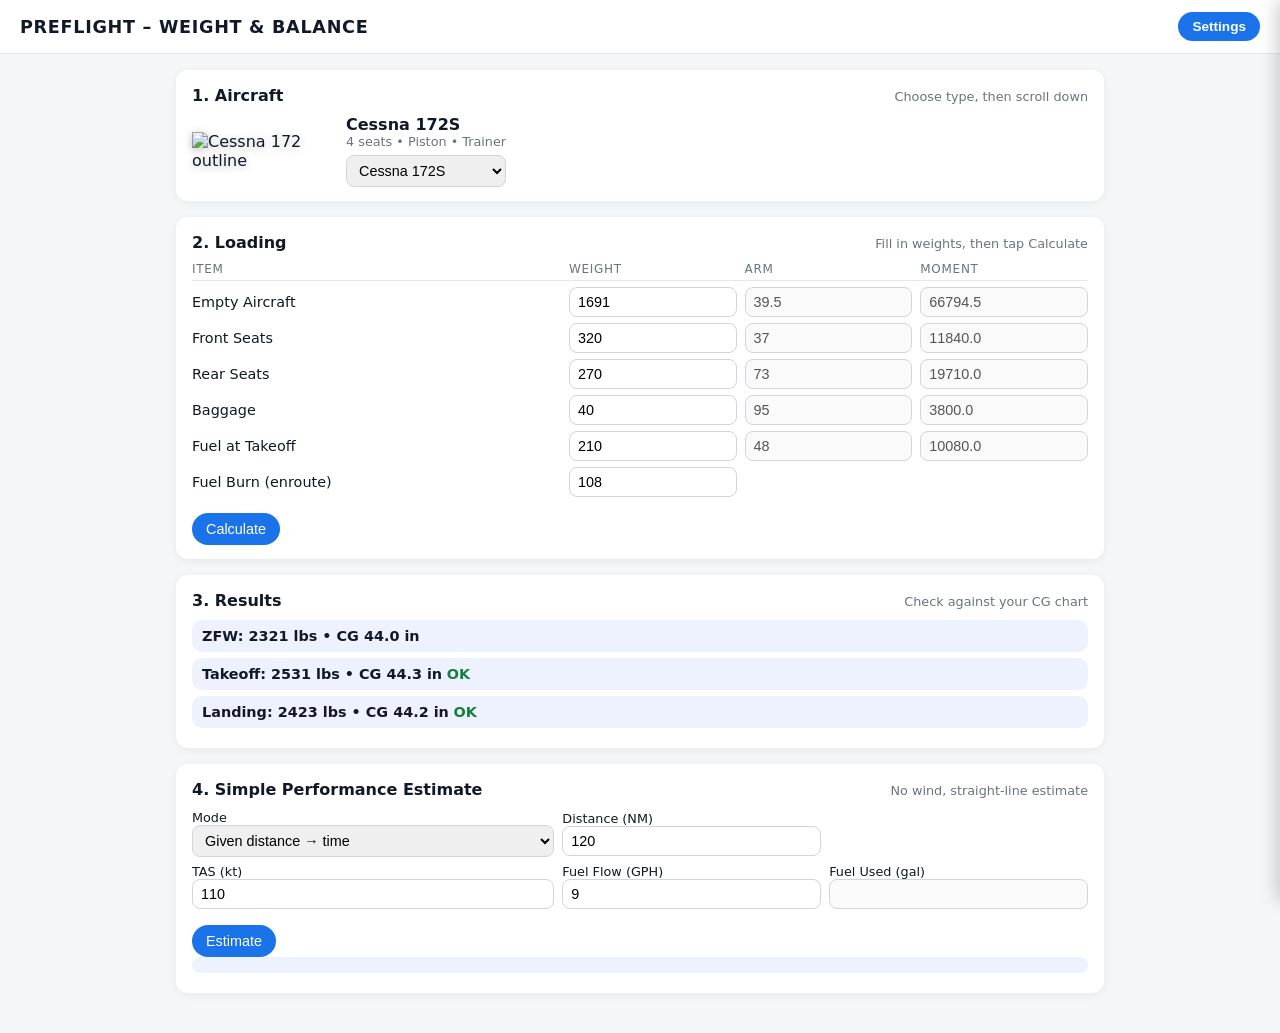
==== docs/index.html @ ff8db052 "Rename index.html to docs/index.html" ====
<!DOCTYPE html>
<html lang="en">
<head>
  <meta charset="UTF-8">
  <title>Preflight – Weight & Balance</title>
  <link rel="stylesheet" href="css/style.css">
</head>
<body>

<header>
  <h1>Preflight – Weight &amp; Balance</h1>
  <button id="settingsBtn">Settings</button>
</header>

<!-- SETTINGS DRAWER -->
<div id="settingsPanel">
  <div class="settings-header">
    <h2>Settings</h2>
    <button class="closeBtn" onclick="toggleSettings()">Close</button>
  </div>
  <div class="settings-panel-body">
    <div class="settings-section-title">Limits</div>
    <label>Max Takeoff Weight (lbs)</label>
    <input id="maxTO" type="number" value="2550">
    <label>Max Landing Weight (lbs)</label>
    <input id="maxLDG" type="number" value="2550">

    <div class="settings-section-title">Arms (inches aft of datum)</div>
    <label>Empty Aircraft</label><input id="arm_empty" type="number" value="39.5">
    <label id="label_arm_front">Front Seats</label><input id="arm_front" type="number" value="37.0">
    <label id="label_arm_rear">Rear Seats</label><input id="arm_rear" type="number" value="73.0">
    <label id="label_arm_bag">Baggage</label><input id="arm_bag" type="number" value="95.0">
    <label>Fuel</label><input id="arm_fuel" type="number" value="48.0">
  </div>
</div>

<div class="container">

  <!-- 1. AIRCRAFT -->
  <div class="card">
    <div class="card-header">
      <h2>1. Aircraft</h2>
      <span class="subtext">Choose type, then scroll down</span>
    </div>
    <div class="plane-wrap">
      <img id="planeImg" class="plane-img"
           src="CofG/Assets/cessna172outline.png"
           alt="Cessna 172 outline">
      <div>
        <div class="plane-name" id="planeName">Cessna 172S</div>
        <div class="plane-meta" id="planeMeta">4 seats • Piston • Trainer</div>
        <div style="margin-top:6px;">
          <select id="aircraft" onchange="loadAircraft()">
            <option value="172">Cessna 172S</option>
            <option value="lj45">Learjet 45</option>
          </select>
        </div>
      </div>
    </div>
  </div>

  <!-- 2. LOADING -->
  <div class="card">
    <div class="card-header">
      <h2>2. Loading</h2>
      <span class="subtext">Fill in weights, then tap Calculate</span>
    </div>

    <div class="grid-row grid-header">
      <div>Item</div><div>Weight</div><div>Arm</div><div>Moment</div>
    </div>

    <div class="grid-row">
      <div>Empty Aircraft</div>
      <input id="wt_empty" type="number" value="1691">
      <input id="arm_empty_disp" disabled>
      <input id="mom_empty" disabled>
    </div>

    <div class="grid-row">
      <div id="label_front_row">Front Seats</div>
      <input id="wt_front" type="number" value="320">
      <input id="arm_front_disp" disabled>
      <input id="mom_front" disabled>
    </div>

    <div class="grid-row" id="row_rear">
      <div id="label_rear_row">Rear Seats</div>
      <input id="wt_rear" type="number" value="270">
      <input id="arm_rear_disp" disabled>
      <input id="mom_rear" disabled>
    </div>

    <div class="grid-row" id="row_bag">
      <div id="label_bag_row">Baggage</div>
      <input id="wt_bag" type="number" value="40">
      <input id="arm_bag_disp" disabled>
      <input id="mom_bag" disabled>
    </div>

    <div class="grid-row">
      <div>Fuel at Takeoff</div>
      <input id="wt_fuel_to" type="number" value="210">
      <input id="arm_fuel_disp" disabled>
      <input id="mom_fuel_to" disabled>
    </div>

    <div class="grid-row">
      <div>Fuel Burn (enroute)</div>
      <input id="wt_fuel_burn" type="number" value="108">
      <div></div><div></div>
    </div>

    <button class="primary" onclick="calcWB()">Calculate</button>
  </div>

  <!-- 3. RESULTS -->
  <div class="card">
    <div class="card-header">
      <h2>3. Results</h2>
      <span class="subtext">Check against your CG chart</span>
    </div>
    <div class="result-box" id="zfwBox"></div>
    <div class="result-box" id="toBox"></div>
    <div class="result-box" id="ldgBox"></div>
  </div>

  <!-- 4. SIMPLE PERFORMANCE -->
  <div class="card">
    <div class="card-header">
      <h2>4. Simple Performance Estimate</h2>
      <span class="subtext">No wind, straight‑line estimate</span>
    </div>

    <div class="perf-grid">
      <div>
        <label class="small-label">Mode</label>
        <select id="perfMode" onchange="updatePerfMode()">
          <option value="distanceToTime">Given distance → time</option>
          <option value="timeToDistance">Given time → distance</option>
          <option value="fuelOnly">Given time → fuel only</option>
        </select>
      </div>
      <div id="perfDistanceWrap">
        <label class="small-label">Distance (NM)</label>
        <input id="perfDistance" type="number" value="120">
      </div>
      <div id="perfTimeWrap">
        <label class="small-label">Time (min)</label>
        <input id="perfTime" type="number" value="60">
      </div>
    </div>

    <div class="perf-grid">
      <div id="perfTASWrap">
        <label class="small-label">TAS (kt)</label>
        <input id="perfTAS" type="number" value="110">
      </div>
      <div>
        <label class="small-label">Fuel Flow (GPH)</label>
        <input id="perfFF" type="number" value="9">
      </div>
      <div>
        <label class="small-label">Fuel Used (gal)</label>
        <input id="perfFuelUsed" type="text" disabled>
      </div>
    </div>

    <button class="primary" onclick="calcPerf()">Estimate</button>
    <div class="result-box" id="perfBox"></div>
  </div>

</div>

<script src="js/app.js"></script>
</body>
</html>
---- docs/css/style.css ----
:root {
  --primary: #1a73e8;
  --bg: #f5f6f8;
  --card-bg: #ffffff;
  --radius: 12px;
  --shadow: 0 2px 10px rgba(0,0,0,0.06);
  --text-muted: #6b7280;
}
* { box-sizing: border-box; }
body {
  margin: 0;
  font-family: system-ui, -apple-system, BlinkMacSystemFont, "Segoe UI", sans-serif;
  background: var(--bg);
  color: #111827;
}
header {
  background: #ffffff;
  border-bottom: 1px solid #e5e7eb;
  padding: 12px 20px;
  display: flex;
  justify-content: space-between;
  align-items: center;
  position: sticky;
  top: 0;
  z-index: 10;
}
header h1 {
  margin: 0;
  font-size: 1.1rem;
  letter-spacing: 0.04em;
  text-transform: uppercase;
  color: #111827;
}
header button {
  background: var(--primary);
  color: #fff;
  border: none;
  padding: 7px 14px;
  border-radius: 999px;
  font-weight: 600;
  cursor: pointer;
  font-size: 0.85rem;
}
.container {
  max-width: 960px;
  margin: 16px auto 40px;
  padding: 0 16px;
}
.card {
  background: var(--card-bg);
  border-radius: var(--radius);
  box-shadow: var(--shadow);
  padding: 16px 16px 14px;
  margin-bottom: 16px;
}
.card-header {
  display: flex;
  justify-content: space-between;
  align-items: baseline;
  margin-bottom: 10px;
}
.card-header h2 {
  margin: 0;
  font-size: 1rem;
}
.subtext {
  font-size: 0.8rem;
  color: var(--text-muted);
}
select, input {
  width: 100%;
  padding: 6px 8px;
  border-radius: 8px;
  border: 1px solid #d1d5db;
  font-size: 0.9rem;
}
select:focus, input:focus {
  outline: 2px solid var(--primary);
  outline-offset: 1px;
  border-color: transparent;
}
button.primary {
  background: var(--primary);
  color: #fff;
  border: none;
  padding: 8px 14px;
  border-radius: 999px;
  cursor: pointer;
  font-size: 0.9rem;
  margin-top: 10px;
}
.grid-row {
  display: grid;
  grid-template-columns: 2.2fr 1fr 1fr 1fr;
  gap: 8px;
  align-items: center;
  margin-bottom: 6px;
  font-size: 0.9rem;
}
.grid-header {
  font-size: 0.75rem;
  text-transform: uppercase;
  letter-spacing: 0.06em;
  color: var(--text-muted);
  border-bottom: 1px solid #e5e7eb;
  padding-bottom: 4px;
  margin-bottom: 6px;
}
.result-box {
  background: #eef2ff;
  border-radius: 10px;
  padding: 8px 10px;
  font-size: 0.9rem;
  margin-bottom: 6px;
}
.result-label {
  font-weight: 600;
}
.result-warn {
  color: #b91c1c;
  font-weight: 600;
}
.result-ok {
  color: #15803d;
  font-weight: 600;
}

/* Plane display */
.plane-wrap {
  display: flex;
  align-items: center;
  gap: 14px;
}
.plane-img {
  width: 140px;
  height: auto;
  object-fit: contain;
  filter: drop-shadow(0 2px 4px rgba(0,0,0,0.25));
}
.plane-name {
  font-weight: 600;
}
.plane-meta {
  font-size: 0.8rem;
  color: var(--text-muted);
}

/* Settings drawer */
#settingsPanel {
  position: fixed;
  top: 0;
  right: -380px;
  width: 380px;
  height: 100vh;
  background: #ffffff;
  box-shadow: -4px 0 16px rgba(0,0,0,0.18);
  padding: 18px 18px 30px;
  transition: right 0.28s ease-out;
  z-index: 50;
  display: flex;
  flex-direction: column;
}
#settingsPanel.open {
  right: 0;
}
.settings-header {
  display: flex;
  justify-content: space-between;
  align-items: center;
  margin-bottom: 10px;
}
.settings-header h2 {
  margin: 0;
  font-size: 1rem;
}
.closeBtn {
  background: #e5e7eb;
  border: none;
  border-radius: 999px;
  padding: 4px 10px;
  font-size: 0.8rem;
  cursor: pointer;
}
.settings-section-title {
  margin-top: 12px;
  margin-bottom: 4px;
  font-size: 0.8rem;
  text-transform: uppercase;
  letter-spacing: 0.08em;
  color: var(--text-muted);
}
.settings-panel-body {
  overflow-y: auto;
  padding-right: 4px;
}
.settings-panel-body label {
  font-size: 0.8rem;
  display: block;
  margin-top: 6px;
  margin-bottom: 2px;
}

/* Performance card */
.perf-grid {
  display: grid;
  grid-template-columns: 1.4fr 1fr 1fr;
  gap: 8px;
  align-items: center;
  margin-bottom: 6px;
  font-size: 0.9rem;
}
.small-label {
  font-size: 0.8rem;
}

/* Responsive */
@media (max-width: 720px) {
  .grid-row {
    grid-template-columns: 1.8fr 1fr 1fr 1fr;
  }
  #settingsPanel {
    width: 100%;
    right: -100%;
  }
}
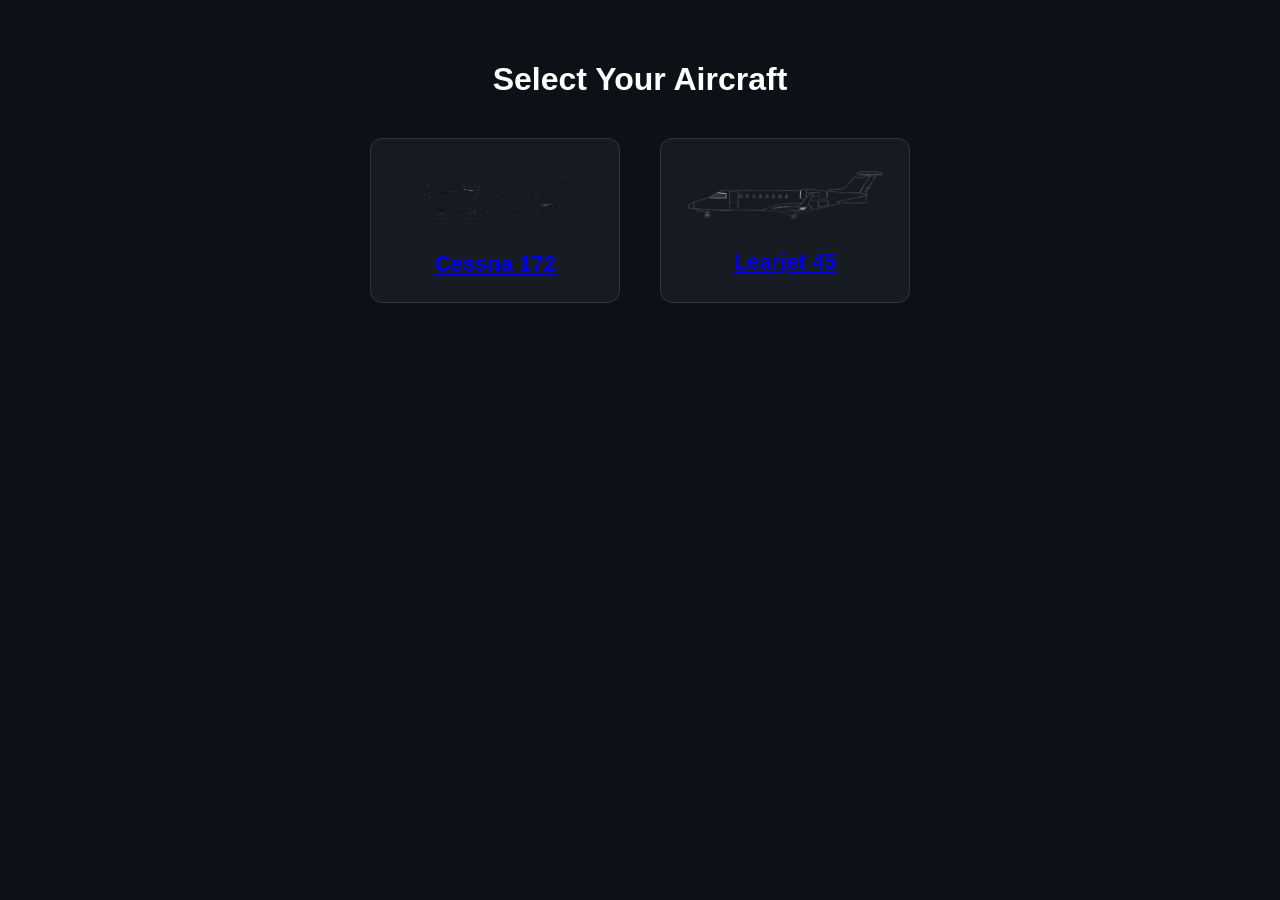
==== commit f4b06fce: "Revise index.html for aircraft selection page Updated the HTML structure and styling for aircraft se" ====
--- a/docs/index.html
+++ b/docs/index.html
@@ -1,177 +1,73 @@
 <!DOCTYPE html>
 <html lang="en">
 <head>
-  <meta charset="UTF-8">
-  <title>Preflight – Weight & Balance</title>
-  <link rel="stylesheet" href="css/style.css">
+    <meta charset="UTF-8">
+    <title>Aircraft Selection</title>
+    <link rel="stylesheet" href="css/style.css">
+    <style>
+        body {
+            background: #0d1117;
+            color: white;
+            font-family: Arial, sans-serif;
+            text-align: center;
+            padding: 40px;
+        }
+
+        h1 {
+            font-size: 32px;
+            margin-bottom: 30px;
+        }
+
+        .aircraft-grid {
+            display: flex;
+            justify-content: center;
+            gap: 40px;
+            margin-top: 40px;
+        }
+
+        .aircraft-card {
+            background: #161b22;
+            padding: 25px;
+            border-radius: 12px;
+            width: 250px;
+            cursor: pointer;
+            transition: 0.2s;
+            border: 1px solid #30363d;
+        }
+
+        .aircraft-card:hover {
+            background: #1f2630;
+            transform: scale(1.03);
+        }
+
+        .aircraft-card img {
+            width: 100%;
+            margin-bottom: 15px;
+        }
+
+        .aircraft-card h2 {
+            margin: 0;
+            font-size: 22px;
+        }
+    </style>
 </head>
 <body>
 
-<header>
-  <h1>Preflight – Weight &amp; Balance</h1>
-  <button id="settingsBtn">Settings</button>
-</header>
+    <h1>Select Your Aircraft</h1>
 
-<!-- SETTINGS DRAWER -->
-<div id="settingsPanel">
-  <div class="settings-header">
-    <h2>Settings</h2>
-    <button class="closeBtn" onclick="toggleSettings()">Close</button>
-  </div>
-  <div class="settings-panel-body">
-    <div class="settings-section-title">Limits</div>
-    <label>Max Takeoff Weight (lbs)</label>
-    <input id="maxTO" type="number" value="2550">
-    <label>Max Landing Weight (lbs)</label>
-    <input id="maxLDG" type="number" value="2550">
+    <div class="aircraft-grid">
 
-    <div class="settings-section-title">Arms (inches aft of datum)</div>
-    <label>Empty Aircraft</label><input id="arm_empty" type="number" value="39.5">
-    <label id="label_arm_front">Front Seats</label><input id="arm_front" type="number" value="37.0">
-    <label id="label_arm_rear">Rear Seats</label><input id="arm_rear" type="number" value="73.0">
-    <label id="label_arm_bag">Baggage</label><input id="arm_bag" type="number" value="95.0">
-    <label>Fuel</label><input id="arm_fuel" type="number" value="48.0">
-  </div>
-</div>
+        <a href="cessna172/index.html" class="aircraft-card">
+            <img src="CofG/Assets/cessna172outline.png" alt="Cessna 172">
+            <h2>Cessna 172</h2>
+        </a>
 
-<div class="container">
+        <a href="learjet45/index.html" class="aircraft-card">
+            <img src="CofG/Assets/learjet45outline.png" alt="Learjet 45">
+            <h2>Learjet 45</h2>
+        </a>
 
-  <!-- 1. AIRCRAFT -->
-  <div class="card">
-    <div class="card-header">
-      <h2>1. Aircraft</h2>
-      <span class="subtext">Choose type, then scroll down</span>
-    </div>
-    <div class="plane-wrap">
-      <img id="planeImg" class="plane-img"
-           src="CofG/Assets/cessna172outline.png"
-           alt="Cessna 172 outline">
-      <div>
-        <div class="plane-name" id="planeName">Cessna 172S</div>
-        <div class="plane-meta" id="planeMeta">4 seats • Piston • Trainer</div>
-        <div style="margin-top:6px;">
-          <select id="aircraft" onchange="loadAircraft()">
-            <option value="172">Cessna 172S</option>
-            <option value="lj45">Learjet 45</option>
-          </select>
-        </div>
-      </div>
-    </div>
-  </div>
-
-  <!-- 2. LOADING -->
-  <div class="card">
-    <div class="card-header">
-      <h2>2. Loading</h2>
-      <span class="subtext">Fill in weights, then tap Calculate</span>
     </div>
 
-    <div class="grid-row grid-header">
-      <div>Item</div><div>Weight</div><div>Arm</div><div>Moment</div>
-    </div>
-
-    <div class="grid-row">
-      <div>Empty Aircraft</div>
-      <input id="wt_empty" type="number" value="1691">
-      <input id="arm_empty_disp" disabled>
-      <input id="mom_empty" disabled>
-    </div>
-
-    <div class="grid-row">
-      <div id="label_front_row">Front Seats</div>
-      <input id="wt_front" type="number" value="320">
-      <input id="arm_front_disp" disabled>
-      <input id="mom_front" disabled>
-    </div>
-
-    <div class="grid-row" id="row_rear">
-      <div id="label_rear_row">Rear Seats</div>
-      <input id="wt_rear" type="number" value="270">
-      <input id="arm_rear_disp" disabled>
-      <input id="mom_rear" disabled>
-    </div>
-
-    <div class="grid-row" id="row_bag">
-      <div id="label_bag_row">Baggage</div>
-      <input id="wt_bag" type="number" value="40">
-      <input id="arm_bag_disp" disabled>
-      <input id="mom_bag" disabled>
-    </div>
-
-    <div class="grid-row">
-      <div>Fuel at Takeoff</div>
-      <input id="wt_fuel_to" type="number" value="210">
-      <input id="arm_fuel_disp" disabled>
-      <input id="mom_fuel_to" disabled>
-    </div>
-
-    <div class="grid-row">
-      <div>Fuel Burn (enroute)</div>
-      <input id="wt_fuel_burn" type="number" value="108">
-      <div></div><div></div>
-    </div>
-
-    <button class="primary" onclick="calcWB()">Calculate</button>
-  </div>
-
-  <!-- 3. RESULTS -->
-  <div class="card">
-    <div class="card-header">
-      <h2>3. Results</h2>
-      <span class="subtext">Check against your CG chart</span>
-    </div>
-    <div class="result-box" id="zfwBox"></div>
-    <div class="result-box" id="toBox"></div>
-    <div class="result-box" id="ldgBox"></div>
-  </div>
-
-  <!-- 4. SIMPLE PERFORMANCE -->
-  <div class="card">
-    <div class="card-header">
-      <h2>4. Simple Performance Estimate</h2>
-      <span class="subtext">No wind, straight‑line estimate</span>
-    </div>
-
-    <div class="perf-grid">
-      <div>
-        <label class="small-label">Mode</label>
-        <select id="perfMode" onchange="updatePerfMode()">
-          <option value="distanceToTime">Given distance → time</option>
-          <option value="timeToDistance">Given time → distance</option>
-          <option value="fuelOnly">Given time → fuel only</option>
-        </select>
-      </div>
-      <div id="perfDistanceWrap">
-        <label class="small-label">Distance (NM)</label>
-        <input id="perfDistance" type="number" value="120">
-      </div>
-      <div id="perfTimeWrap">
-        <label class="small-label">Time (min)</label>
-        <input id="perfTime" type="number" value="60">
-      </div>
-    </div>
-
-    <div class="perf-grid">
-      <div id="perfTASWrap">
-        <label class="small-label">TAS (kt)</label>
-        <input id="perfTAS" type="number" value="110">
-      </div>
-      <div>
-        <label class="small-label">Fuel Flow (GPH)</label>
-        <input id="perfFF" type="number" value="9">
-      </div>
-      <div>
-        <label class="small-label">Fuel Used (gal)</label>
-        <input id="perfFuelUsed" type="text" disabled>
-      </div>
-    </div>
-
-    <button class="primary" onclick="calcPerf()">Estimate</button>
-    <div class="result-box" id="perfBox"></div>
-  </div>
-
-</div>
-
-<script src="js/app.js"></script>
 </body>
 </html>
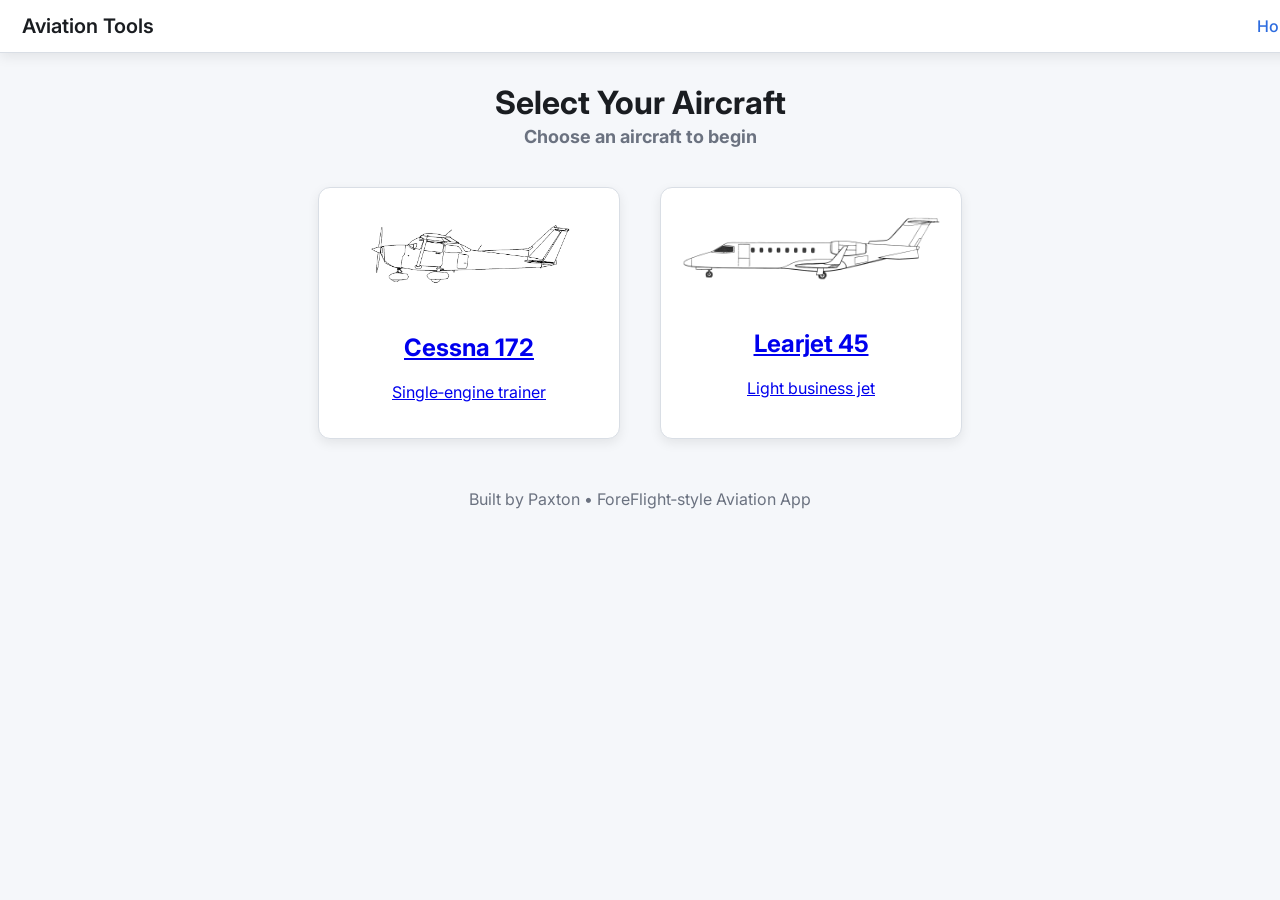
==== commit 2d5a3819: "Update index.html" ====
--- a/docs/index.html
+++ b/docs/index.html
@@ -2,72 +2,45 @@
 <html lang="en">
 <head>
     <meta charset="UTF-8">
-    <title>Aircraft Selection</title>
+    <title>Select Aircraft</title>
     <link rel="stylesheet" href="css/style.css">
-    <style>
-        body {
-            background: #0d1117;
-            color: white;
-            font-family: Arial, sans-serif;
-            text-align: center;
-            padding: 40px;
-        }
+</head>
 
-        h1 {
-            font-size: 32px;
-            margin-bottom: 30px;
-        }
-
-        .aircraft-grid {
-            display: flex;
-            justify-content: center;
-            gap: 40px;
-            margin-top: 40px;
-        }
-
-        .aircraft-card {
-            background: #161b22;
-            padding: 25px;
-            border-radius: 12px;
-            width: 250px;
-            cursor: pointer;
-            transition: 0.2s;
-            border: 1px solid #30363d;
-        }
-
-        .aircraft-card:hover {
-            background: #1f2630;
-            transform: scale(1.03);
-        }
-
-        .aircraft-card img {
-            width: 100%;
-            margin-bottom: 15px;
-        }
-
-        .aircraft-card h2 {
-            margin: 0;
-            font-size: 22px;
-        }
-    </style>
-</head>
 <body>
 
-    <h1>Select Your Aircraft</h1>
+    <!-- Global Navigation Bar -->
+    <div class="navbar">
+        <div class="navbar-title">Aviation Tools</div>
+        <a href="index.html">Home</a>
+    </div>
 
+    <!-- Page Header -->
+    <div class="page-header">
+        <h1>Select Your Aircraft</h1>
+        <h3>Choose an aircraft to begin</h3>
+    </div>
+
+    <!-- Aircraft Selection Grid -->
     <div class="aircraft-grid">
 
         <a href="cessna172/index.html" class="aircraft-card">
             <img src="CofG/Assets/cessna172outline.png" alt="Cessna 172">
             <h2>Cessna 172</h2>
+            <p class="text-light">Single‑engine trainer</p>
         </a>
 
         <a href="learjet45/index.html" class="aircraft-card">
             <img src="CofG/Assets/learjet45outline.png" alt="Learjet 45">
             <h2>Learjet 45</h2>
+            <p class="text-light">Light business jet</p>
         </a>
 
     </div>
 
+    <!-- Footer -->
+    <div style="text-align:center; margin-top:50px; color:#6b7280;">
+        <p>Built by Paxton • ForeFlight‑style Aviation App</p>
+    </div>
+
 </body>
 </html>
--- a/docs/css/style.css
+++ b/docs/css/style.css
@@ -1,225 +1,208 @@
+/* ----------------------------------------------------
+   GLOBAL LIGHT MODE UI — FORE­FLIGHT STYLE
+   Font: Inter (Google Fonts)
+---------------------------------------------------- */
+
+@import url('https://fonts.googleapis.com/css2?family=Inter:wght@300;400;500;600;700&display=swap');
+
 :root {
-  --primary: #1a73e8;
-  --bg: #f5f6f8;
-  --card-bg: #ffffff;
-  --radius: 12px;
-  --shadow: 0 2px 10px rgba(0,0,0,0.06);
-  --text-muted: #6b7280;
-}
-* { box-sizing: border-box; }
+    --bg: #f5f7fa;
+    --card: #ffffff;
+    --border: #d9dee5;
+    --text: #1a1d21;
+    --text-light: #6b7280;
+    --accent: #2d6cdf;
+    --accent-hover: #1f4fb3;
+    --good: #2ecc71;
+    --warn: #f1c40f;
+    --bad: #e74c3c;
+    --radius: 12px;
+    --shadow: 0 4px 12px rgba(0,0,0,0.08);
+}
+
 body {
-  margin: 0;
-  font-family: system-ui, -apple-system, BlinkMacSystemFont, "Segoe UI", sans-serif;
-  background: var(--bg);
-  color: #111827;
-}
-header {
-  background: #ffffff;
-  border-bottom: 1px solid #e5e7eb;
-  padding: 12px 20px;
-  display: flex;
-  justify-content: space-between;
-  align-items: center;
-  position: sticky;
-  top: 0;
-  z-index: 10;
-}
-header h1 {
-  margin: 0;
-  font-size: 1.1rem;
-  letter-spacing: 0.04em;
-  text-transform: uppercase;
-  color: #111827;
-}
-header button {
-  background: var(--primary);
-  color: #fff;
-  border: none;
-  padding: 7px 14px;
-  border-radius: 999px;
-  font-weight: 600;
-  cursor: pointer;
-  font-size: 0.85rem;
-}
-.container {
-  max-width: 960px;
-  margin: 16px auto 40px;
-  padding: 0 16px;
-}
+    background: var(--bg);
+    color: var(--text);
+    font-family: 'Inter', sans-serif;
+    margin: 0;
+    padding: 0;
+}
+
+/* ----------------------------------------------------
+   GLOBAL NAVIGATION BAR
+---------------------------------------------------- */
+
+.navbar {
+    width: 100%;
+    background: #ffffff;
+    border-bottom: 1px solid var(--border);
+    padding: 14px 22px;
+    display: flex;
+    justify-content: space-between;
+    align-items: center;
+    box-shadow: var(--shadow);
+    position: sticky;
+    top: 0;
+    z-index: 50;
+}
+
+.navbar-title {
+    font-size: 20px;
+    font-weight: 600;
+}
+
+.navbar a {
+    text-decoration: none;
+    color: var(--accent);
+    font-weight: 500;
+}
+
+.navbar a:hover {
+    color: var(--accent-hover);
+}
+
+/* ----------------------------------------------------
+   PAGE TITLES
+---------------------------------------------------- */
+
+.page-header {
+    text-align: center;
+    margin-top: 30px;
+}
+
+.page-header h1 {
+    font-size: 32px;
+    margin-bottom: 4px;
+}
+
+.page-header h3 {
+    font-size: 18px;
+    color: var(--text-light);
+    margin-top: 0;
+}
+
+/* ----------------------------------------------------
+   CARDS
+---------------------------------------------------- */
+
 .card {
-  background: var(--card-bg);
-  border-radius: var(--radius);
-  box-shadow: var(--shadow);
-  padding: 16px 16px 14px;
-  margin-bottom: 16px;
-}
-.card-header {
-  display: flex;
-  justify-content: space-between;
-  align-items: baseline;
-  margin-bottom: 10px;
-}
-.card-header h2 {
-  margin: 0;
-  font-size: 1rem;
-}
-.subtext {
-  font-size: 0.8rem;
-  color: var(--text-muted);
-}
-select, input {
-  width: 100%;
-  padding: 6px 8px;
-  border-radius: 8px;
-  border: 1px solid #d1d5db;
-  font-size: 0.9rem;
-}
-select:focus, input:focus {
-  outline: 2px solid var(--primary);
-  outline-offset: 1px;
-  border-color: transparent;
-}
-button.primary {
-  background: var(--primary);
-  color: #fff;
-  border: none;
-  padding: 8px 14px;
-  border-radius: 999px;
-  cursor: pointer;
-  font-size: 0.9rem;
-  margin-top: 10px;
-}
-.grid-row {
-  display: grid;
-  grid-template-columns: 2.2fr 1fr 1fr 1fr;
-  gap: 8px;
-  align-items: center;
-  margin-bottom: 6px;
-  font-size: 0.9rem;
-}
-.grid-header {
-  font-size: 0.75rem;
-  text-transform: uppercase;
-  letter-spacing: 0.06em;
-  color: var(--text-muted);
-  border-bottom: 1px solid #e5e7eb;
-  padding-bottom: 4px;
-  margin-bottom: 6px;
-}
+    background: var(--card);
+    border: 1px solid var(--border);
+    border-radius: var(--radius);
+    padding: 24px;
+    margin: 20px auto;
+    max-width: 800px;
+    box-shadow: var(--shadow);
+}
+
+/* ----------------------------------------------------
+   INPUTS
+---------------------------------------------------- */
+
+label {
+    display: block;
+    margin-top: 18px;
+    font-weight: 500;
+}
+
+input, select {
+    width: 100%;
+    padding: 12px;
+    margin-top: 6px;
+    border-radius: var(--radius);
+    border: 1px solid var(--border);
+    background: #ffffff;
+    font-size: 16px;
+    font-family: 'Inter', sans-serif;
+}
+
+input:focus, select:focus {
+    outline: none;
+    border-color: var(--accent);
+}
+
+/* ----------------------------------------------------
+   BUTTONS
+---------------------------------------------------- */
+
+.button {
+    display: inline-block;
+    padding: 14px 22px;
+    background: var(--accent);
+    color: white;
+    border-radius: var(--radius);
+    text-decoration: none;
+    font-weight: 600;
+    transition: 0.2s;
+    text-align: center;
+}
+
+.button:hover {
+    background: var(--accent-hover);
+}
+
+/* ----------------------------------------------------
+   GRID BUTTONS (Aircraft selection)
+---------------------------------------------------- */
+
+.aircraft-grid {
+    display: flex;
+    justify-content: center;
+    gap: 40px;
+    margin-top: 40px;
+    flex-wrap: wrap;
+}
+
+.aircraft-card {
+    background: var(--card);
+    border: 1px solid var(--border);
+    border-radius: var(--radius);
+    padding: 20px;
+    width: 260px;
+    text-align: center;
+    cursor: pointer;
+    transition: 0.2s;
+    box-shadow: var(--shadow);
+}
+
+.aircraft-card:hover {
+    transform: scale(1.03);
+    border-color: var(--accent);
+}
+
+.aircraft-card img {
+    width: 100%;
+    margin-bottom: 12px;
+}
+
+/* ----------------------------------------------------
+   RESULTS BOX
+---------------------------------------------------- */
+
 .result-box {
-  background: #eef2ff;
-  border-radius: 10px;
-  padding: 8px 10px;
-  font-size: 0.9rem;
-  margin-bottom: 6px;
-}
-.result-label {
-  font-weight: 600;
-}
-.result-warn {
-  color: #b91c1c;
-  font-weight: 600;
-}
-.result-ok {
-  color: #15803d;
-  font-weight: 600;
-}
-
-/* Plane display */
-.plane-wrap {
-  display: flex;
-  align-items: center;
-  gap: 14px;
-}
-.plane-img {
-  width: 140px;
-  height: auto;
-  object-fit: contain;
-  filter: drop-shadow(0 2px 4px rgba(0,0,0,0.25));
-}
-.plane-name {
-  font-weight: 600;
-}
-.plane-meta {
-  font-size: 0.8rem;
-  color: var(--text-muted);
-}
-
-/* Settings drawer */
-#settingsPanel {
-  position: fixed;
-  top: 0;
-  right: -380px;
-  width: 380px;
-  height: 100vh;
-  background: #ffffff;
-  box-shadow: -4px 0 16px rgba(0,0,0,0.18);
-  padding: 18px 18px 30px;
-  transition: right 0.28s ease-out;
-  z-index: 50;
-  display: flex;
-  flex-direction: column;
-}
-#settingsPanel.open {
-  right: 0;
-}
-.settings-header {
-  display: flex;
-  justify-content: space-between;
-  align-items: center;
-  margin-bottom: 10px;
-}
-.settings-header h2 {
-  margin: 0;
-  font-size: 1rem;
-}
-.closeBtn {
-  background: #e5e7eb;
-  border: none;
-  border-radius: 999px;
-  padding: 4px 10px;
-  font-size: 0.8rem;
-  cursor: pointer;
-}
-.settings-section-title {
-  margin-top: 12px;
-  margin-bottom: 4px;
-  font-size: 0.8rem;
-  text-transform: uppercase;
-  letter-spacing: 0.08em;
-  color: var(--text-muted);
-}
-.settings-panel-body {
-  overflow-y: auto;
-  padding-right: 4px;
-}
-.settings-panel-body label {
-  font-size: 0.8rem;
-  display: block;
-  margin-top: 6px;
-  margin-bottom: 2px;
-}
-
-/* Performance card */
-.perf-grid {
-  display: grid;
-  grid-template-columns: 1.4fr 1fr 1fr;
-  gap: 8px;
-  align-items: center;
-  margin-bottom: 6px;
-  font-size: 0.9rem;
-}
-.small-label {
-  font-size: 0.8rem;
-}
-
-/* Responsive */
-@media (max-width: 720px) {
-  .grid-row {
-    grid-template-columns: 1.8fr 1fr 1fr 1fr;
-  }
-  #settingsPanel {
-    width: 100%;
-    right: -100%;
-  }
-}
+    background: #ffffff;
+    border: 1px solid var(--border);
+    border-radius: var(--radius);
+    padding: 18px;
+    margin-top: 20px;
+    box-shadow: var(--shadow);
+}
+
+/* ----------------------------------------------------
+   SAFE TO FLY INDICATOR
+---------------------------------------------------- */
+
+.safe {
+    color: var(--good);
+    font-weight: 700;
+}
+
+.warn {
+    color: var(--warn);
+    font-weight: 700;
+}
+
+.unsafe {
+    color: var(--bad);
+    font-weight: 700;
+}
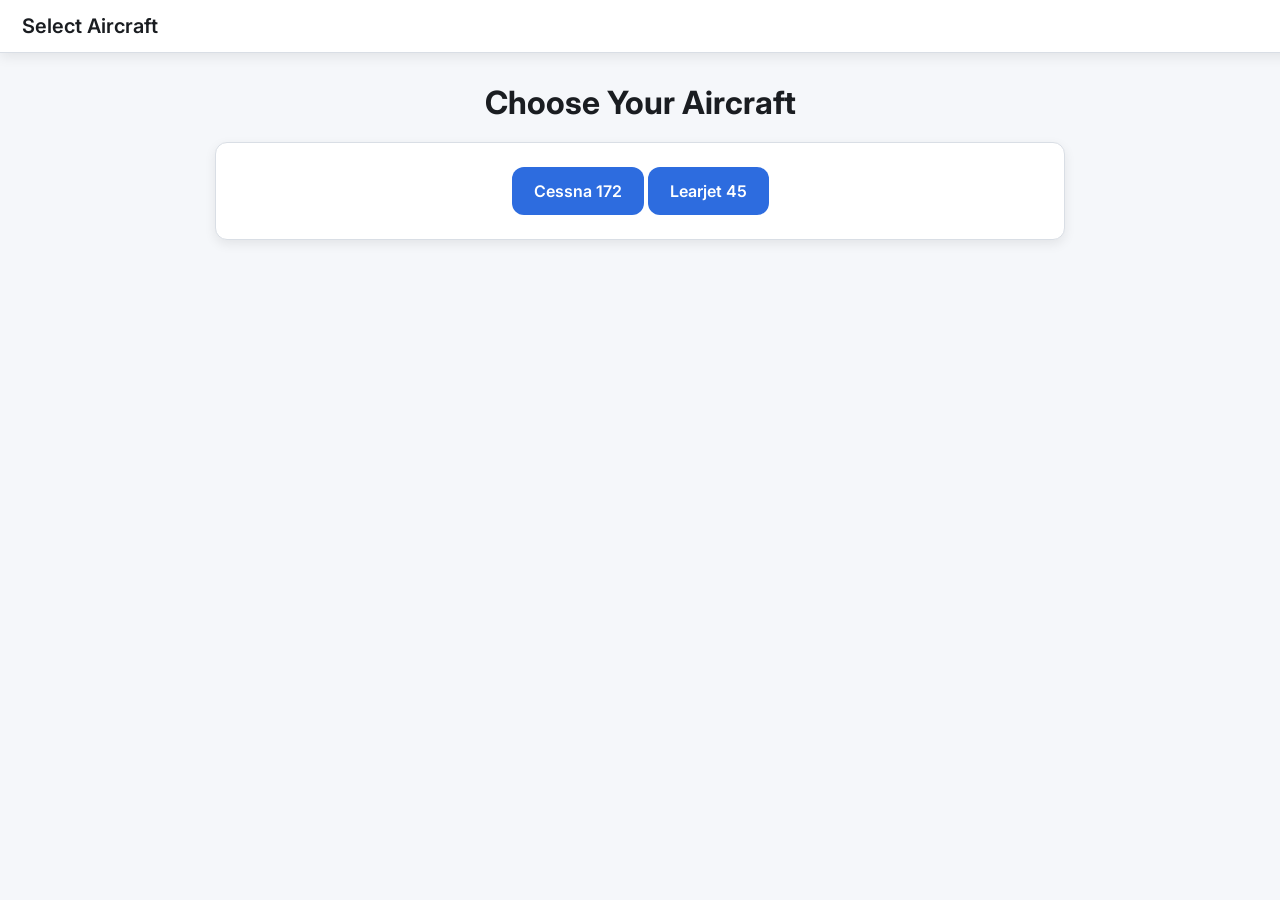
==== commit f6c73018: "Update index.html" ====
--- a/docs/index.html
+++ b/docs/index.html
@@ -8,38 +8,18 @@
 
 <body>
 
-    <!-- Global Navigation Bar -->
     <div class="navbar">
-        <div class="navbar-title">Aviation Tools</div>
-        <a href="index.html">Home</a>
+        <div class="navbar-title">Select Aircraft</div>
+        <div class="navbar-spacer"></div>
     </div>
 
-    <!-- Page Header -->
     <div class="page-header">
-        <h1>Select Your Aircraft</h1>
-        <h3>Choose an aircraft to begin</h3>
+        <h1>Choose Your Aircraft</h1>
     </div>
 
-    <!-- Aircraft Selection Grid -->
-    <div class="aircraft-grid">
-
-        <a href="cessna172/index.html" class="aircraft-card">
-            <img src="CofG/Assets/cessna172outline.png" alt="Cessna 172">
-            <h2>Cessna 172</h2>
-            <p class="text-light">Single‑engine trainer</p>
-        </a>
-
-        <a href="learjet45/index.html" class="aircraft-card">
-            <img src="CofG/Assets/learjet45outline.png" alt="Learjet 45">
-            <h2>Learjet 45</h2>
-            <p class="text-light">Light business jet</p>
-        </a>
-
-    </div>
-
-    <!-- Footer -->
-    <div style="text-align:center; margin-top:50px; color:#6b7280;">
-        <p>Built by Paxton • ForeFlight‑style Aviation App</p>
+    <div class="card" style="text-align:center;">
+        <a href="cessna172/index.html" class="button">Cessna 172</a>
+        <a href="learjet45/index.html" class="button">Learjet 45</a>
     </div>
 
 </body>
